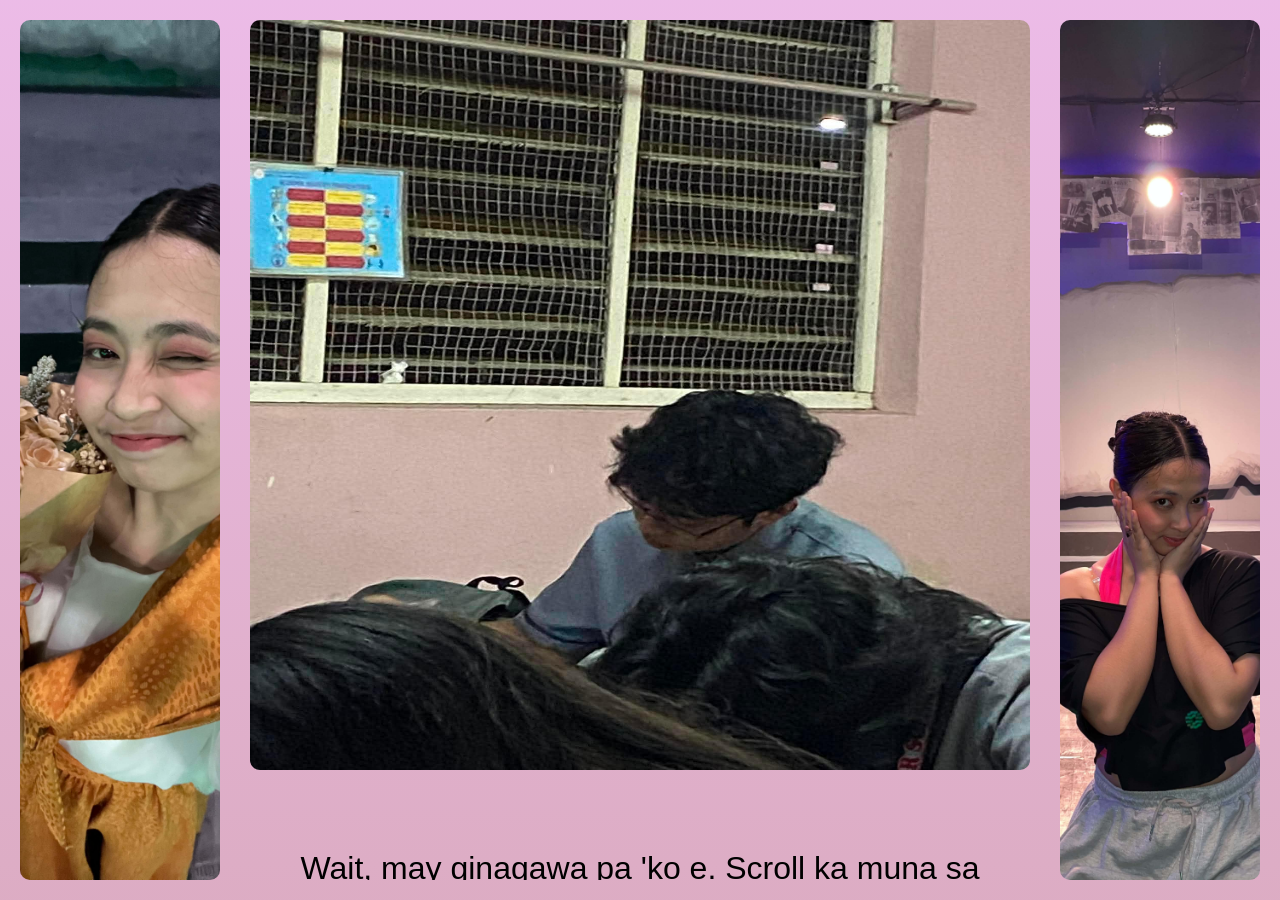
==== message.html @ 3c227b05 "added 4th image" ====
<!DOCTYPE html>
<html lang="en">
<head>
    <meta charset="UTF-8">
    <meta name="viewport" content="width=device-width, initial-scale=1.0">
    <title>Document</title>
    <link rel="stylesheet" href="styles.css">
    <link rel="icon" type="image/jpeg" href="images/mikay.jpg">
</head>
<body>
    <div class="container">
        <div class="item">
            <img src="images/image2.jpg"> 
        </div>
        <div class="item">
            <div class="wait">
                <img src="images/image5.jpg"  class="image5">
                <p>Wait, may ginagawa pa 'ko e. Scroll ka muna sa baba.</p>
            </div>
            <div class="bibi">
                <img src="images/image1.jpg" class="image1">
                <p>Na huli pa nga. 😏</p>
                <p>HELLO ATE MIKAY!</p>
                <p>CUTE KO BA?</p>
                <p>Sinabi n'ya talaga 'yan. -Ivan</p>
            </div>
            <div class="mikmik">
                <img src="images/image10.jpg" class="image10">
                <p>Hello! 😸</p>
            </div>
            <div class="tabi">
                <img src="images/image4.jpg" class="image4">
                <p>😼</p>
            </div>
        </div>
        <div class="item">
            <img src="images/image3.jpg">
        </div>
    </div>
</body>
</html>
---- styles.css ----
* {
  box-sizing: border-box;
}

body {
  margin: 0;
  overflow: hidden;
  background: linear-gradient(hsl(306, 56%, 83%), hsl(331, 41%, 77%));
  height: 100vh;
  font-family: Verdana, Geneva, Tahoma, sans-serif;
}

.intro {
    display: flex;
    flex-direction: column;
    justify-content: center;
    align-items: center;
    gap: 20px;
    height: 100vh;
    text-align: center;
}

.btn {
  padding: 12px 24px;
  background: hsl(324, 51%, 87%);
  color: black;
  border-radius: 8px;
  text-decoration: none;
  font-family: 'Franklin Gothic Medium', 'Arial Narrow', Arial, sans-serif;
}

a {
    text-decoration: none;
    font-size: medium;
    color: black;
}

.container {
  display: flex;
  gap: 20px;
  height: 100vh;
  padding: 20px;

  &::-webkit-scrollbar { display: none; }
    scrollbar-width: none;
    -ms-overflow-style: none;
}

.item:nth-child(1),
.item:nth-child(3) {
  flex: 0 0 200px;
}

.item:nth-child(1) img,
.item:nth-child(3) img {
  display: block;
  width: 100%;
  height: 100%;
  object-fit: cover;
  border-radius: 10px;
}

.item:nth-child(2) {
  flex: 1;
  min-width: 0;
  overflow-y: auto;   
  padding: 0 10px;

  &::-webkit-scrollbar { display: none; }
    scrollbar-width: none;
    -ms-overflow-style: none;
}

.wait, .image5{
    width: 100%;
    height: 750px;
    margin-right: auto;
    margin-left: auto;
    align-items: center;
    justify-content: center;
    font-size: 2rem;
    font-weight: 400;
    text-align: center;
    border-radius: 10px;
}

p {
    padding: 40px;
}

.bibi, .image1 {
    width: 100%;
    height: 750px;
    margin-top: 200px;
    margin-right: auto;
    margin-left: auto;
    align-items: center;
    justify-content: center;
    font-size: 2rem;
    font-weight: 400;
    text-align: center; 
    border-radius: 10px;
}

.mikmik, .image10 {
    width: 100%;
    height: 750px;
    margin-top: 200px;
    margin-right: auto;
    margin-left: auto;
    align-items: center;
    justify-content: center;
    font-size: 2rem;
    font-weight: 400;
    text-align: center; 
    border-radius: 10px;
}

.tabi, .image4 {
    width: 100%;
    height: 750px;
    margin-top: 200px;
    margin-right: auto;
    margin-left: auto;
    align-items: center;
    justify-content: center;
    font-size: 2rem;
    font-weight: 400;
    text-align: center; 
    border-radius: 10px;
}
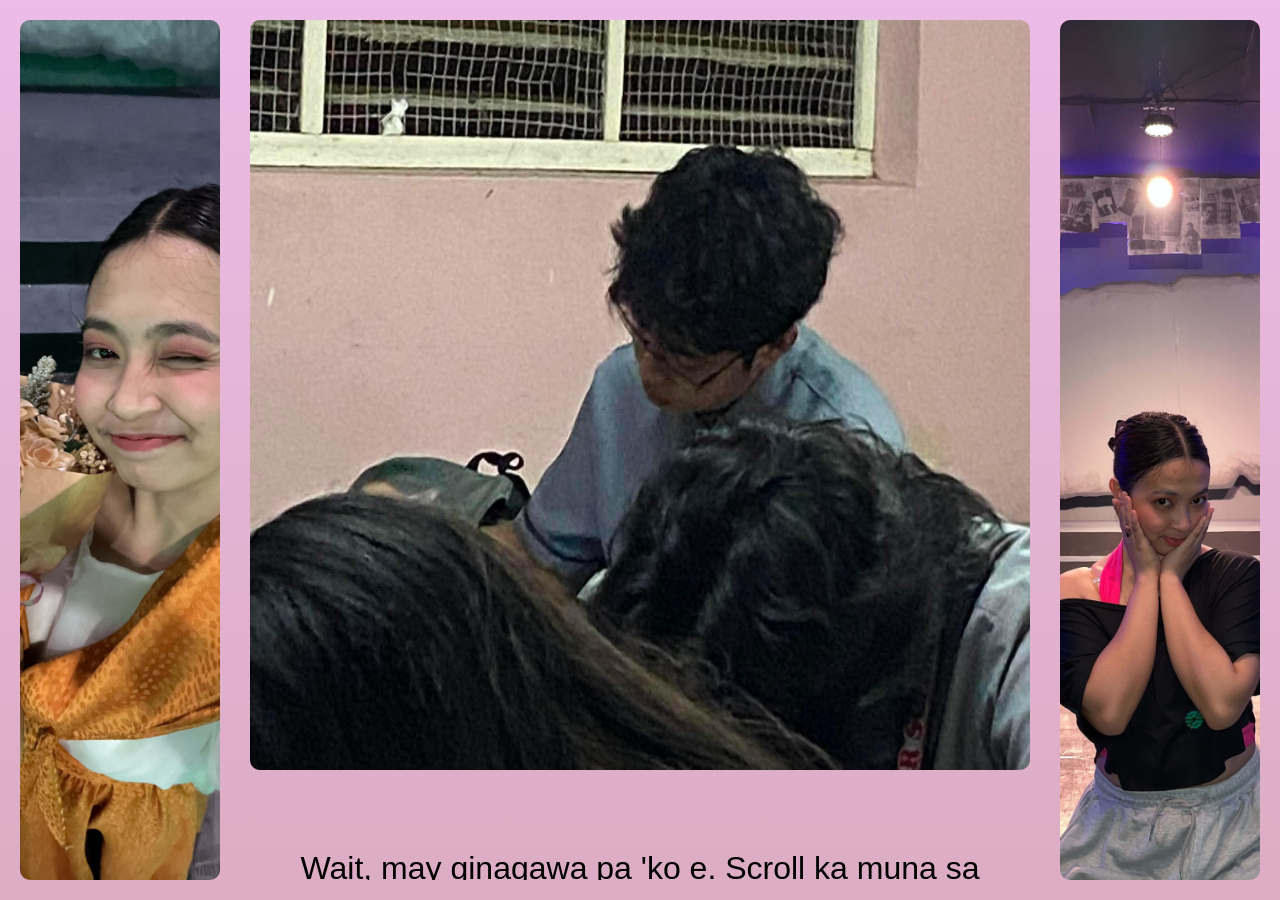
==== commit 9198d603: "added the 5th picture also edited some images" ====
--- a/message.html
+++ b/message.html
@@ -32,6 +32,10 @@
                 <img src="images/image4.jpg" class="image4">
                 <p>😼</p>
             </div>
+            <div class="frown">
+                <img src="images/image7.jpg" class="image7">
+                <p>HELLOOOOOOOOOO!</p>
+            </div>
         </div>
         <div class="item">
             <img src="images/image3.jpg">
--- a/styles.css
+++ b/styles.css
@@ -128,4 +128,18 @@
     font-weight: 400;
     text-align: center; 
     border-radius: 10px;
+}
+
+.frown, .image7 {
+    width: 100%;
+    height: 750px;
+    margin-top: 200px;
+    margin-right: auto;
+    margin-left: auto;
+    align-items: center;
+    justify-content: center;
+    font-size: 2rem;
+    font-weight: 400;
+    text-align: center; 
+    border-radius: 10px;
 }
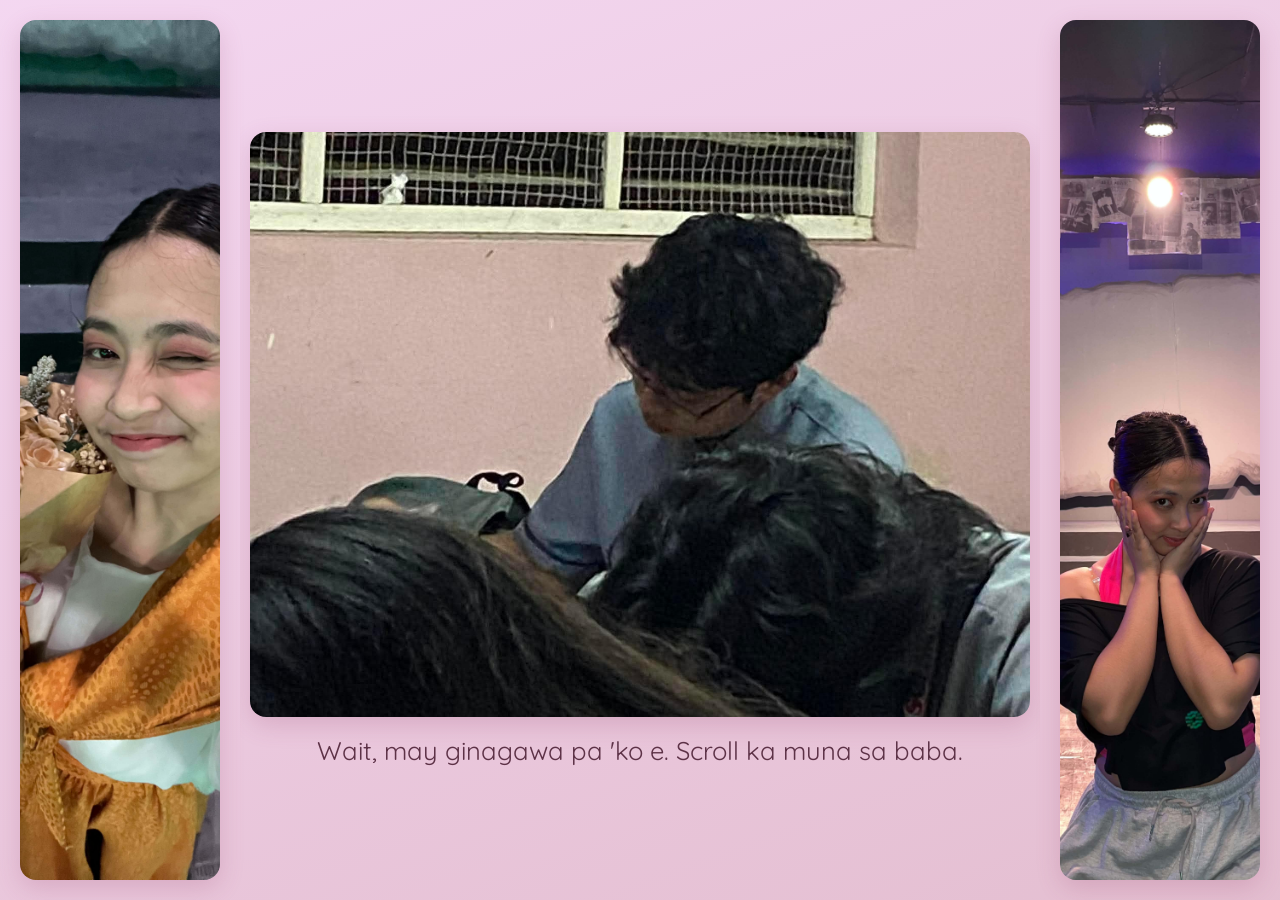
==== commit 260044b8: "make the design looks more pleasing and added some animation" ====
--- a/message.html
+++ b/message.html
@@ -6,6 +6,8 @@
     <title>Document</title>
     <link rel="stylesheet" href="styles.css">
     <link rel="icon" type="image/jpeg" href="images/mikay.jpg">
+    <link rel="preconnect" href="https://fonts.googleapis.com">
+    <link href="https://fonts.googleapis.com/css2?family=Quicksand:wght@400;600&display=swap" rel="stylesheet">
 </head>
 <body>
     <div class="container">
@@ -36,10 +38,39 @@
                 <img src="images/image7.jpg" class="image7">
                 <p>HELLOOOOOOOOOO!</p>
             </div>
+            <div class="happy">
+                <img src="images/image6.jpg" class="image6">
+                <p>HAPPY 78th MONTHSARY LOVE!</p>
+                <p>I LOVE YOU SO MUCH!</p>
+            </div>
+            <div class="bibi1">
+                <img src="images/image8.jpg" class="image8">
+                <p>Andito na ako ulit mwehehehe 😏</p>
+            </div>
+            <div class="video">
+                <video src="images/video1.mp4" controls class="video1">
+                    
+                </video>
+            </div>
         </div>
         <div class="item">
             <img src="images/image3.jpg">
         </div>
     </div>
+
+    <script>
+        const sections = document.querySelectorAll('.item:nth-child(2) > div');
+
+        const observer = new IntersectionObserver((entries) => {
+            entries.forEach((entry) => {
+                if (entry.isIntersecting) {
+                    entry.target.classList.add('show');
+                    observer.unobserve(entry.target); // animate only once
+                }
+            });
+        }, { threshold: 0.25 });
+
+        sections.forEach((section) => observer.observe(section));
+    </script>
 </body>
 </html>
--- a/styles.css
+++ b/styles.css
@@ -1,49 +1,69 @@
+:root {
+  --pink-1: hsl(306, 56%, 90%);
+  --pink-2: hsl(331, 41%, 82%);
+  --card: hsla(0, 0%, 100%, 0.55);
+  --text: hsl(330, 30%, 28%);
+  --accent: hsl(330, 55%, 62%);
+}
+
 * {
   box-sizing: border-box;
 }
 
 body {
   margin: 0;
+  height: 100vh;
   overflow: hidden;
-  background: linear-gradient(hsl(306, 56%, 83%), hsl(331, 41%, 77%));
-  height: 100vh;
-  font-family: Verdana, Geneva, Tahoma, sans-serif;
+  background: linear-gradient(160deg, var(--pink-1), var(--pink-2));
+  color: var(--text);
+  font-family: 'Quicksand', Verdana, sans-serif;
 }
 
+/* ---------- Intro page ---------- */
 .intro {
-    display: flex;
-    flex-direction: column;
-    justify-content: center;
-    align-items: center;
-    gap: 20px;
-    height: 100vh;
-    text-align: center;
+  display: flex;
+  flex-direction: column;
+  justify-content: center;
+  align-items: center;
+  gap: 20px;
+  height: 100vh;
+  text-align: center;
+  animation: fadeIn 1.2s ease both;
+}
+
+.intro h1 {
+  margin: 0;
+  font-size: clamp(2rem, 6vw, 3.5rem);
+  font-weight: 600;
+}
+
+.heart {
+  font-size: 2.5rem;
+  animation: float 3s ease-in-out infinite;
 }
 
 .btn {
-  padding: 12px 24px;
-  background: hsl(324, 51%, 87%);
-  color: black;
-  border-radius: 8px;
+  padding: 12px 28px;
+  background: white;
+  color: var(--text);
+  border-radius: 999px;
   text-decoration: none;
-  font-family: 'Franklin Gothic Medium', 'Arial Narrow', Arial, sans-serif;
+  font-weight: 600;
+  box-shadow: 0 6px 18px hsla(330, 40%, 40%, 0.18);
+  transition: transform 0.25s ease, box-shadow 0.25s ease;
 }
 
-a {
-    text-decoration: none;
-    font-size: medium;
-    color: black;
+.btn:hover {
+  transform: translateY(-3px);
+  box-shadow: 0 10px 22px hsla(330, 40%, 40%, 0.25);
 }
 
+/* ---------- Message page ---------- */
 .container {
   display: flex;
   gap: 20px;
   height: 100vh;
   padding: 20px;
-
-  &::-webkit-scrollbar { display: none; }
-    scrollbar-width: none;
-    -ms-overflow-style: none;
 }
 
 .item:nth-child(1),
@@ -57,89 +77,86 @@
   width: 100%;
   height: 100%;
   object-fit: cover;
-  border-radius: 10px;
+  border-radius: 16px;
+  box-shadow: 0 8px 24px hsla(330, 40%, 40%, 0.2);
 }
 
+/* scrollable middle panel */
 .item:nth-child(2) {
   flex: 1;
   min-width: 0;
-  overflow-y: auto;   
+  overflow-y: auto;
   padding: 0 10px;
-
-  &::-webkit-scrollbar { display: none; }
-    scrollbar-width: none;
-    -ms-overflow-style: none;
+  scroll-behavior: smooth;
+  scrollbar-width: none;
+  -ms-overflow-style: none;
 }
 
-.wait, .image5{
-    width: 100%;
-    height: 750px;
-    margin-right: auto;
-    margin-left: auto;
-    align-items: center;
-    justify-content: center;
-    font-size: 2rem;
-    font-weight: 400;
-    text-align: center;
-    border-radius: 10px;
+.item:nth-child(2)::-webkit-scrollbar {
+  display: none;
+}
+
+/* every section in the middle panel */
+.item:nth-child(2) > div {
+  min-height: calc(100vh - 40px);
+  display: flex;
+  flex-direction: column;
+  align-items: center;
+  justify-content: center;
+  text-align: center;
+  padding: 30px 0;
+
+  /* start hidden, fade up when .show is added */
+  opacity: 0;
+  transform: translateY(24px);
+  transition: opacity 0.9s ease, transform 0.9s ease;
+}
+
+.item:nth-child(2) > div.show {
+  opacity: 1;
+  transform: none;
+}
+
+.item:nth-child(2) img,
+.item:nth-child(2) video {
+  width: 100%;
+  max-height: 65vh;
+  object-fit: cover;
+  border-radius: 16px;
+  box-shadow: 0 8px 24px hsla(330, 40%, 40%, 0.2);
 }
 
 p {
-    padding: 40px;
+  margin: 16px 0 0;
+  font-size: 1.6rem;
+  line-height: 1.4;
 }
 
-.bibi, .image1 {
-    width: 100%;
-    height: 750px;
-    margin-top: 200px;
-    margin-right: auto;
-    margin-left: auto;
-    align-items: center;
-    justify-content: center;
-    font-size: 2rem;
-    font-weight: 400;
-    text-align: center; 
-    border-radius: 10px;
+a {
+    text-decoration: none;
 }
 
-.mikmik, .image10 {
-    width: 100%;
-    height: 750px;
-    margin-top: 200px;
-    margin-right: auto;
-    margin-left: auto;
-    align-items: center;
-    justify-content: center;
-    font-size: 2rem;
-    font-weight: 400;
-    text-align: center; 
-    border-radius: 10px;
+/* ---------- Animations ---------- */
+@keyframes fadeIn {
+  from { opacity: 0; transform: translateY(10px); }
+  to   { opacity: 1; transform: none; }
 }
 
-.tabi, .image4 {
-    width: 100%;
-    height: 750px;
-    margin-top: 200px;
-    margin-right: auto;
-    margin-left: auto;
-    align-items: center;
-    justify-content: center;
-    font-size: 2rem;
-    font-weight: 400;
-    text-align: center; 
-    border-radius: 10px;
+@keyframes float {
+  0%, 100% { transform: translateY(0); }
+  50%      { transform: translateY(-8px); }
 }
 
-.frown, .image7 {
-    width: 100%;
-    height: 750px;
-    margin-top: 200px;
-    margin-right: auto;
-    margin-left: auto;
-    align-items: center;
-    justify-content: center;
-    font-size: 2rem;
-    font-weight: 400;
-    text-align: center; 
-    border-radius: 10px;
+/* small screens: hide the side images */
+@media (max-width: 700px) {
+  .item:nth-child(1),
+  .item:nth-child(3) {
+    display: none;
+  }
+}
+
+/* respect people who turn animations off */
+@media (prefers-reduced-motion: reduce) {
+  * { animation: none !important; transition: none !important; }
+  .item:nth-child(2) > div { opacity: 1; transform: none; }
 }
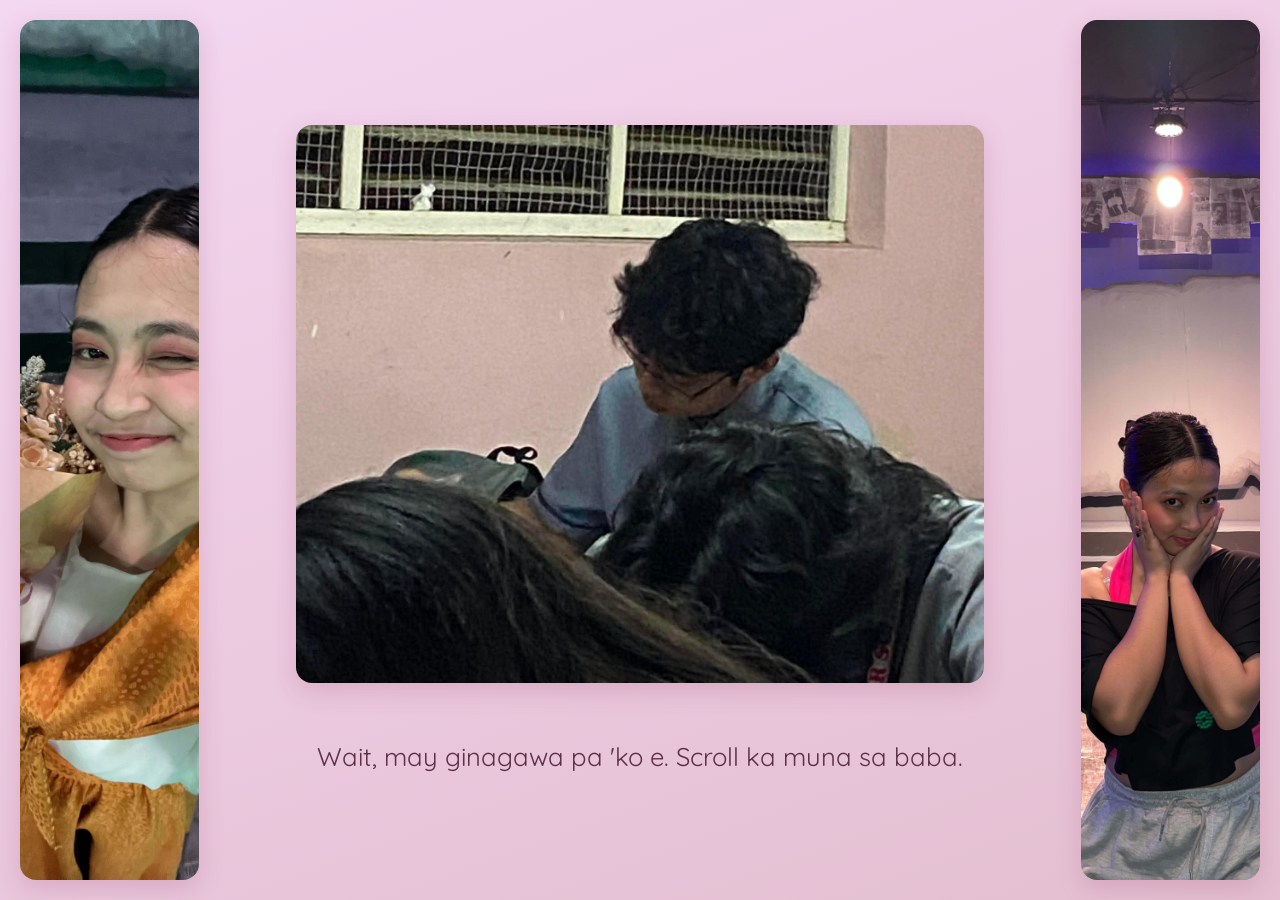
==== commit a81a8276: "fix the font color and size for message" ====
--- a/message.html
+++ b/message.html
@@ -40,17 +40,17 @@
             </div>
             <div class="happy">
                 <img src="images/image6.jpg" class="image6">
-                <p>HAPPY 78th MONTHSARY LOVE!</p>
-                <p>I LOVE YOU SO MUCH!</p>
+                <p class="message">HAPPY 78th MONTHSARY LOVE!</p>
+                <p class="message">I LOVE YOU SO MUCH!</p>
             </div>
             <div class="bibi1">
                 <img src="images/image8.jpg" class="image8">
                 <p>Andito na ako ulit mwehehehe 😏</p>
             </div>
             <div class="video">
-                <video src="images/video1.mp4" controls class="video1">
-                    
+                <video src="images/video1.mp4" controls class="video1">   
                 </video>
+                <p>Nagtatapos sa ka cutan ni bibi</p>
             </div>
         </div>
         <div class="item">
--- a/styles.css
+++ b/styles.css
@@ -2,8 +2,10 @@
   --pink-1: hsl(306, 56%, 90%);
   --pink-2: hsl(331, 41%, 82%);
   --card: hsla(0, 0%, 100%, 0.55);
+  --message: hsl(351, 83%, 59%);;
   --text: hsl(330, 30%, 28%);
   --accent: hsl(330, 55%, 62%);
+  --pad: clamp(10px, 2vw, 20px);
 }
 
 * {
@@ -13,6 +15,7 @@
 body {
   margin: 0;
   height: 100vh;
+  height: 100dvh;
   overflow: hidden;
   background: linear-gradient(160deg, var(--pink-1), var(--pink-2));
   color: var(--text);
@@ -27,6 +30,7 @@
   align-items: center;
   gap: 20px;
   height: 100vh;
+  height: 100dvh;
   text-align: center;
   animation: fadeIn 1.2s ease both;
 }
@@ -63,12 +67,13 @@
   display: flex;
   gap: 20px;
   height: 100vh;
-  padding: 20px;
+  height: 100dvh;
+  padding: var(--pad);
 }
 
 .item:nth-child(1),
 .item:nth-child(3) {
-  flex: 0 0 200px;
+  flex: 0 0 clamp(90px, 14vw, 220px);
 }
 
 .item:nth-child(1) img,
@@ -98,15 +103,15 @@
 
 /* every section in the middle panel */
 .item:nth-child(2) > div {
-  min-height: calc(100vh - 40px);
+  min-height: calc(100vh - var(--pad) * 2);
+  min-height: calc(100dvh - var(--pad) * 2);
   display: flex;
   flex-direction: column;
   align-items: center;
   justify-content: center;
   text-align: center;
-  padding: 30px 0;
-
-  /* start hidden, fade up when .show is added */
+  padding: 20px 0;
+
   opacity: 0;
   transform: translateY(24px);
   transition: opacity 0.9s ease, transform 0.9s ease;
@@ -119,17 +124,29 @@
 
 .item:nth-child(2) img,
 .item:nth-child(2) video {
-  width: 100%;
-  max-height: 65vh;
-  object-fit: cover;
+  display: block;
+  width: auto;
+  height: auto;
+  max-width: 100%;
+  max-height: 62vh;
+  max-height: 62dvh;
+  object-fit: contain;
   border-radius: 16px;
   box-shadow: 0 8px 24px hsla(330, 40%, 40%, 0.2);
 }
 
+.message {
+    margin-top: 75px;
+    color: var(--message);
+    text-shadow: 2px 2px 5px red;
+    font-size: 3rem;
+}
+
 p {
-  margin: 16px 0 0;
-  font-size: 1.6rem;
+  margin: 56px 0 0;
+  font-size: clamp(1.05rem, 1rem + 1.2vw, 1.6rem);
   line-height: 1.4;
+  padding: 0 8px;
 }
 
 a {
@@ -147,8 +164,50 @@
   50%      { transform: translateY(-8px); }
 }
 
-/* small screens: hide the side images */
+/* tablets: slightly smaller photos and text spacing */
+@media (max-width: 900px) {
+  .item:nth-child(2) > div {
+    padding: 12px 0;
+  }
+}
+
+
+/* phones: keep the side photos, but as slim strips */
 @media (max-width: 700px) {
+  .container {
+    gap: 8px;
+  }
+
+  .item:nth-child(1),
+  .item:nth-child(3) {
+    flex: 0 0 clamp(44px, 12vw, 80px);
+  }
+
+  .item:nth-child(1) img,
+  .item:nth-child(3) img {
+    border-radius: 10px;
+    object-position: center 30%; /* keeps faces in view when cropped */
+  }
+
+  .item:nth-child(2) {
+    padding: 0;
+  }
+}
+
+/* short screens (phones in landscape): leave more room for the text */
+@media (max-height: 500px) {
+  .item:nth-child(2) img,
+  .item:nth-child(2) video {
+    max-height: 55dvh;
+  }
+
+  p {
+    margin-top: 8px;
+    font-size: 1rem;
+  }
+}
+
+@media (max-width: 380px) {
   .item:nth-child(1),
   .item:nth-child(3) {
     display: none;
